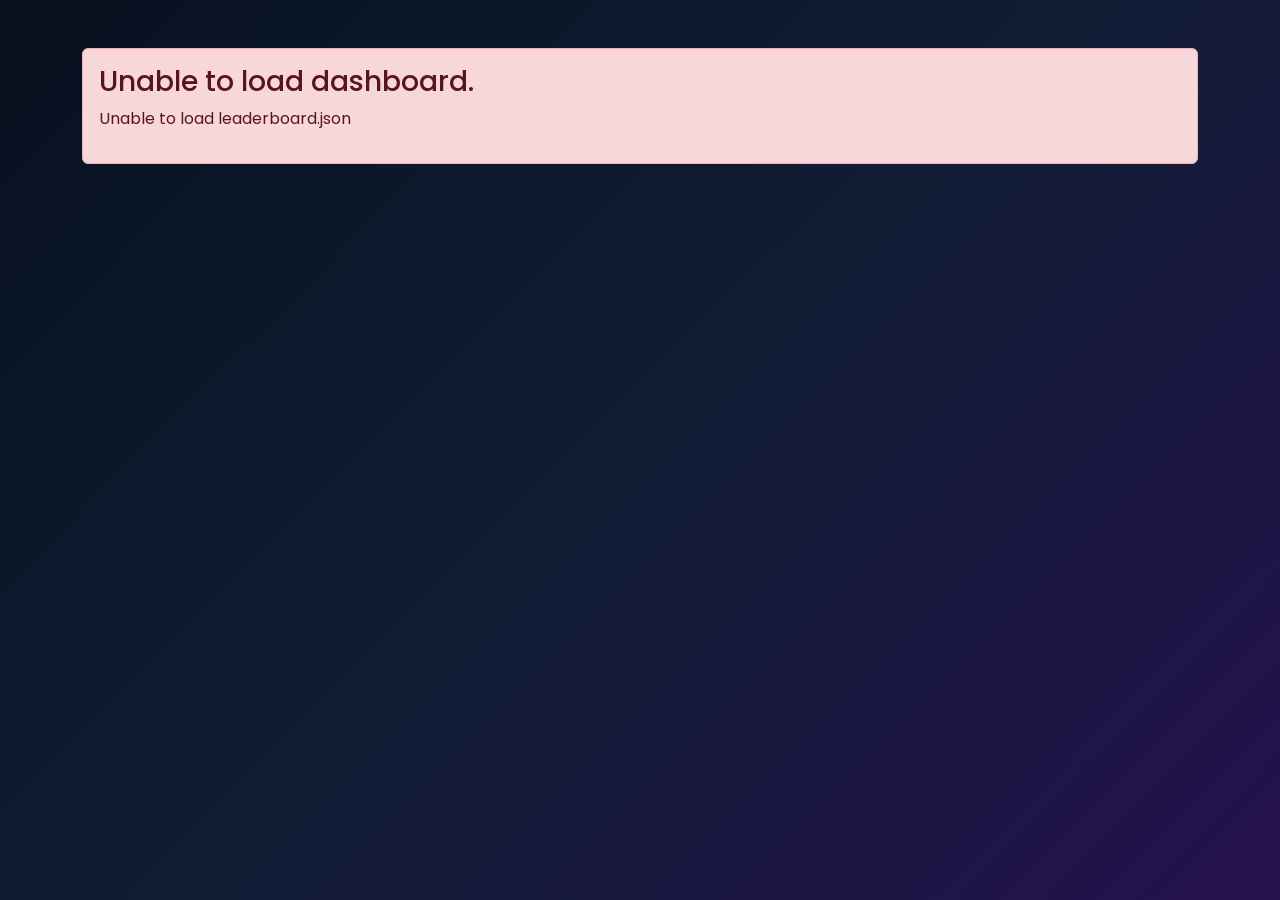
==== index.html @ 12a9f3d8 "changed website locations" ====
<!DOCTYPE html>
<html lang="en">
<head>

<meta charset="UTF-8">
<meta name="viewport" content="width=device-width, initial-scale=1.0">

<title>FPL Monthly Dashboard</title>

<link href="https://fonts.googleapis.com/css2?family=Poppins:wght@300;400;500;600;700&display=swap" rel="stylesheet">

<link href="https://cdn.jsdelivr.net/npm/bootstrap@5.3.3/dist/css/bootstrap.min.css" rel="stylesheet">

<link rel="stylesheet" href="style.css">

</head>

<body>

<div class="background"></div>

<div class="container py-5">

    <div class="hero">

        <h1>⚽ Fantasy Premier League</h1>

        <h2 id="league-name">Loading...</h2>

        <p id="updated"></p>

    </div>

    <div id="month-buttons" class="month-buttons"></div>

    <div class="podium-section">

        <h3>🏆 Manager of the Month</h3>

        <div class="podium">

            <div class="podium-card second" id="second-place"></div>

            <div class="podium-card first" id="first-place"></div>

            <div class="podium-card third" id="third-place"></div>

        </div>

    </div>

    <div class="glass-card">

        <h3>Monthly Leaderboard</h3>

        <div class="table-responsive">

            <table class="table table-dark table-hover align-middle">

                <thead>

                <tr>

                    <th>Rank</th>

                    <th>Manager</th>

                    <th>Team</th>

                    <th>Points</th>

                </tr>

                </thead>

                <tbody id="monthly-table">

                </tbody>

            </table>

        </div>

    </div>

    <br>

    <div class="glass-card">

        <h3>Overall League Standings</h3>

        <div class="table-responsive">

            <table class="table table-dark table-hover align-middle">

                <thead>

                <tr>

                    <th>Rank</th>

                    <th>Manager</th>

                    <th>Team</th>

                    <th>Total</th>

                </tr>

                </thead>

                <tbody id="overall-table">

                </tbody>

            </table>

        </div>

    </div>

</div>

<script src="script.js"></script>

</body>
</html>
---- style.css ----
/* ==========================================
   Fantasy Premier League Monthly Dashboard
   Author: ChatGPT
========================================== */

@import url('https://fonts.googleapis.com/css2?family=Poppins:wght@300;400;500;600;700;800&display=swap');

:root{
    --bg:#07111f;
    --card:rgba(255,255,255,.08);
    --border:rgba(255,255,255,.12);
    --primary:#7b2ff7;
    --secondary:#00c6ff;
    --gold:#ffd54f;
    --silver:#d7dce2;
    --bronze:#cd7f32;
    --text:#ffffff;
    --muted:#bfc7d5;
}

*{
    margin:0;
    padding:0;
    box-sizing:border-box;
}

body{

    font-family:'Poppins',sans-serif;

    background:linear-gradient(135deg,#07111f,#111d35,#25114e);

    color:var(--text);

    min-height:100vh;

    overflow-x:hidden;

}

/* ===============================
Animated Background
================================ */

.background{

    position:fixed;

    inset:0;

    z-index:-2;

    overflow:hidden;

}

.background::before,
.background::after{

    content:"";

    position:absolute;

    width:700px;

    height:700px;

    border-radius:50%;

    filter:blur(90px);

    opacity:.25;

    animation:float 18s infinite alternate;

}

.background::before{

    background:#6c3cff;

    top:-180px;

    left:-180px;

}

.background::after{

    background:#00d9ff;

    bottom:-180px;

    right:-180px;

    animation-delay:4s;

}

@keyframes float{

    from{

        transform:translateY(0px) translateX(0px);

    }

    to{

        transform:translateY(80px) translateX(80px);

    }

}

/* ===============================
Hero
================================ */

.hero{

    text-align:center;

    margin-bottom:45px;

}

.hero h1{

    font-size:3rem;

    font-weight:800;

    letter-spacing:1px;

    margin-bottom:15px;

}

.hero h2{

    font-size:1.6rem;

    font-weight:600;

    color:var(--gold);

}

.hero p{

    color:var(--muted);

    margin-top:10px;

}

/* ===============================
Glass Card
================================ */

.glass-card{

    background:var(--card);

    backdrop-filter:blur(18px);

    border:1px solid var(--border);

    border-radius:24px;

    padding:30px;

    box-shadow:

            0 10px 30px rgba(0,0,0,.35);

    transition:.35s;

}

.glass-card:hover{

    transform:translateY(-5px);

    box-shadow:

            0 20px 40px rgba(0,0,0,.45);

}

.glass-card h3{

    margin-bottom:25px;

    font-weight:700;

}

/* ===============================
Month Buttons
================================ */

.month-buttons{

    display:flex;

    justify-content:center;

    flex-wrap:wrap;

    gap:12px;

    margin-bottom:45px;

}

.month-buttons button{

    border:none;

    border-radius:40px;

    padding:10px 22px;

    background:rgba(255,255,255,.08);

    color:white;

    transition:.3s;

    font-weight:600;

}

.month-buttons button:hover{

    background:linear-gradient(90deg,var(--primary),var(--secondary));

    transform:translateY(-2px);

}

.month-buttons button.active{

    background:linear-gradient(90deg,var(--primary),var(--secondary));

}

/* ===============================
Podium
================================ */

.podium-section{

    margin-bottom:45px;

}

.podium-section h3{

    text-align:center;

    margin-bottom:30px;

    font-weight:700;

}

.podium{

    display:flex;

    justify-content:center;

    align-items:flex-end;

    gap:20px;

    flex-wrap:wrap;

}

.podium-card{

    width:230px;

    border-radius:25px;

    text-align:center;

    padding:25px;

    backdrop-filter:blur(18px);

    border:1px solid rgba(255,255,255,.12);

    transition:.35s;

}

.podium-card:hover{

    transform:translateY(-8px) scale(1.02);

}

.first{

    min-height:280px;

    background:linear-gradient(180deg,#ffd54f,#f9a825);

    color:#111;

}

.second{

    min-height:230px;

    background:linear-gradient(180deg,#ecf0f3,#cfd8dc);

    color:#111;

}

.third{

    min-height:200px;

    background:linear-gradient(180deg,#d89a63,#b66b2f);

}

/* ===============================
Podium Text
================================ */

.podium-rank{

    font-size:3rem;

    font-weight:800;

}

.podium-name{

    margin-top:15px;

    font-size:1.2rem;

    font-weight:700;

}

.podium-team{

    margin-top:8px;

    font-size:.95rem;

}

.podium-points{

    margin-top:18px;

    font-size:2rem;

    font-weight:800;

}

/* ===============================
Tables
================================ */

.table{

    margin-bottom:0;

}

.table thead{

    position:sticky;

    top:0;

    z-index:10;

}

.table-dark{

    --bs-table-bg:transparent;

}

.table th{

    border:none;

    font-weight:700;

    color:white;

}

.table td{

    border-color:rgba(255,255,255,.08);

}

.table tbody tr{

    transition:.25s;

}

.table tbody tr:hover{

    background:rgba(255,255,255,.08);

}

/* ===============================
Rank Badges
================================ */

.rank{

    display:inline-flex;

    width:34px;

    height:34px;

    justify-content:center;

    align-items:center;

    border-radius:50%;

    font-weight:700;

}

.rank.gold{

    background:var(--gold);

    color:#111;

}

.rank.silver{

    background:var(--silver);

    color:#111;

}

.rank.bronze{

    background:var(--bronze);

}

/* ===============================
Scrollbar
================================ */

::-webkit-scrollbar{

    width:10px;

}

::-webkit-scrollbar-thumb{

    background:linear-gradient(var(--primary),var(--secondary));

    border-radius:10px;

}

/* ===============================
Loading
================================ */

.loading{

    text-align:center;

    padding:50px;

    font-size:1.3rem;

}

/* ===============================
Responsive
================================ */

@media(max-width:992px){

    .hero h1{

        font-size:2.4rem;

    }

    .podium{

        flex-direction:column;

        align-items:center;

    }

    .first,
    .second,
    .third{

        min-height:auto;

        width:100%;

        max-width:400px;

    }

}

@media(max-width:768px){

    .glass-card{

        padding:18px;

    }

    .hero h1{

        font-size:2rem;

    }

    .hero h2{

        font-size:1.2rem;

    }

    .month-buttons{

        gap:8px;

    }

    .month-buttons button{

        padding:8px 16px;

        font-size:.9rem;

    }

}

@media(max-width:576px){

    .container{

        padding:18px;

    }

    .table{

        font-size:.9rem;

    }

    .podium-card{

        padding:20px;

    }

    .podium-name{

        font-size:1rem;

    }

    .podium-points{

        font-size:1.5rem;

    }

}
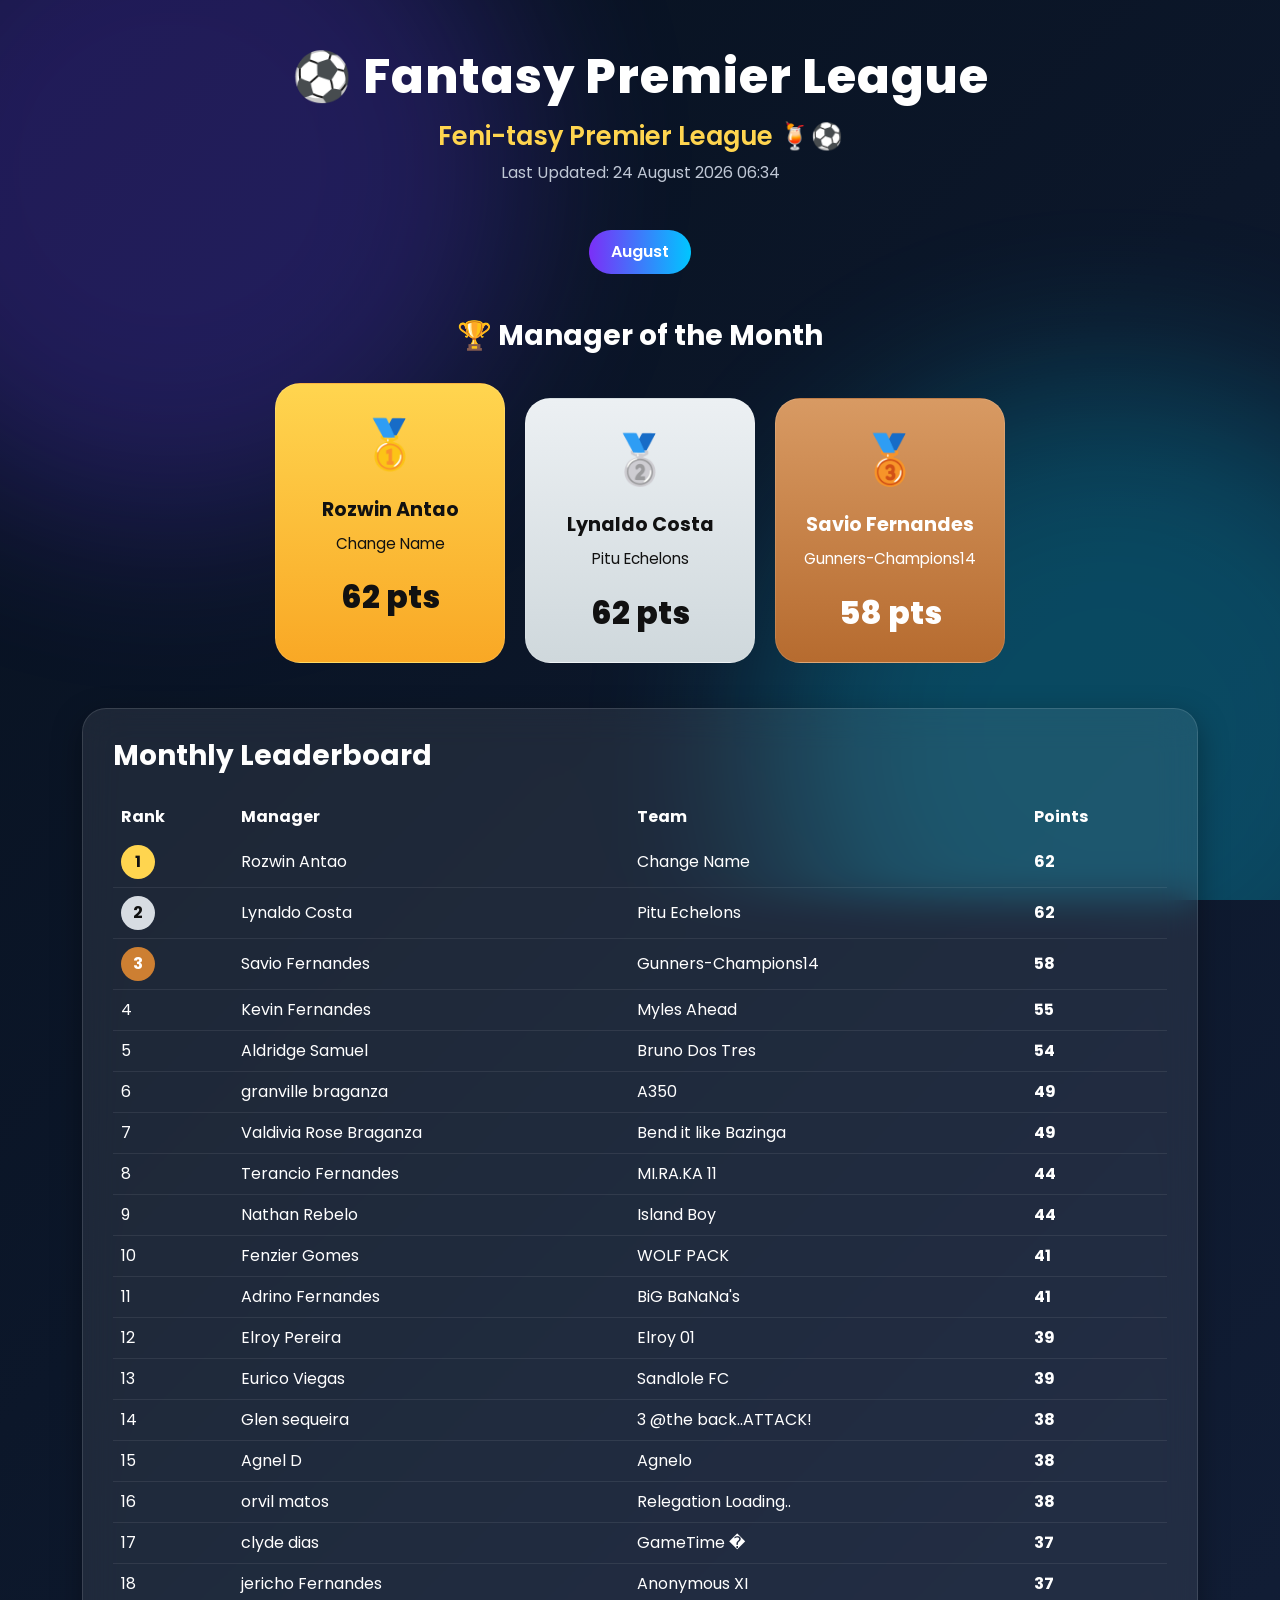
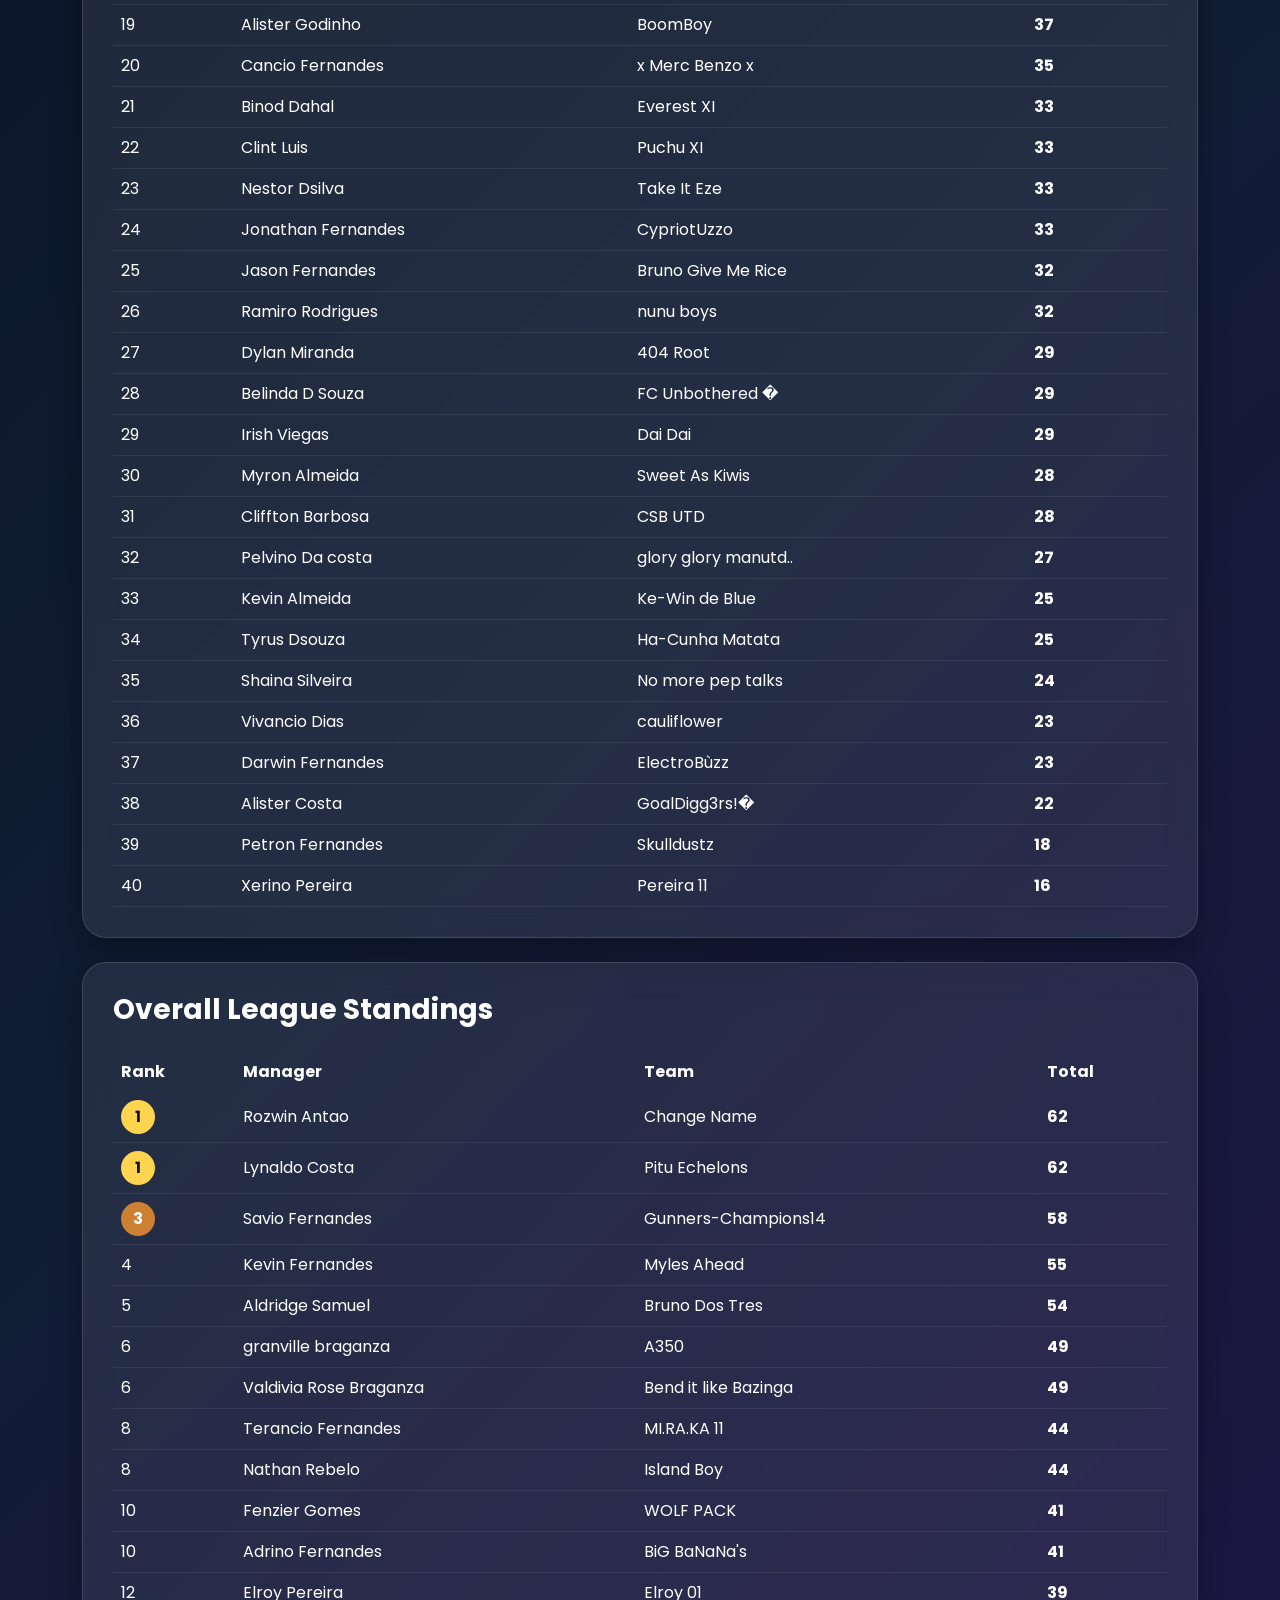
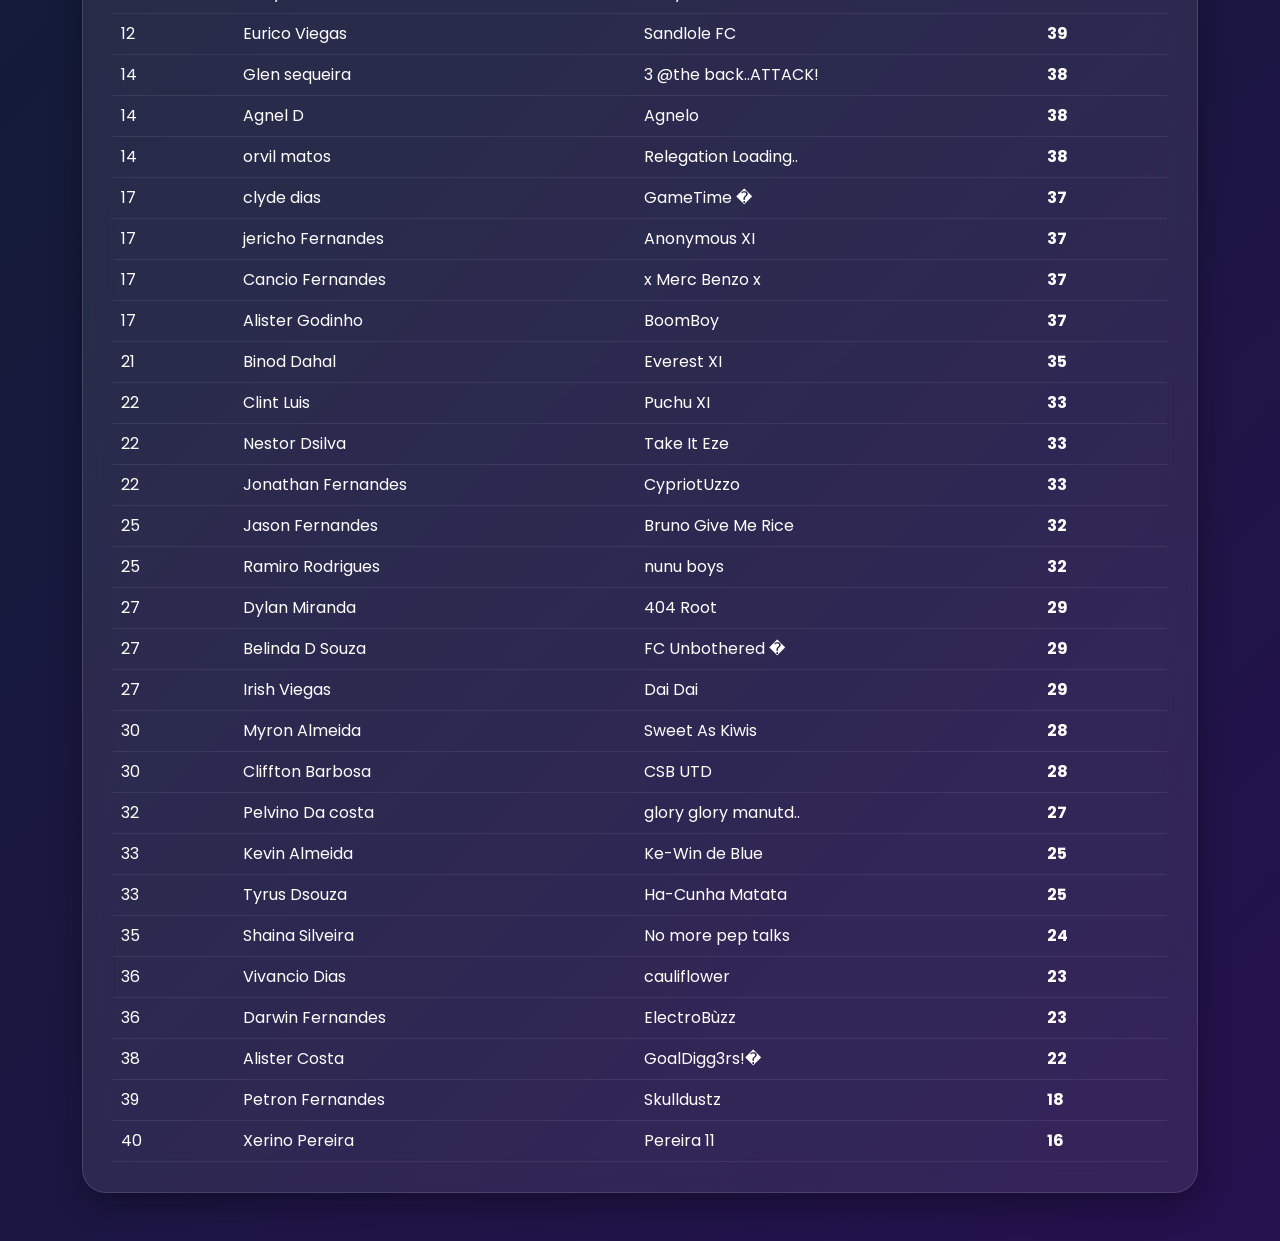
==== commit 2059c904: "Fix podium card structure in index.html" ====
--- a/index.html
+++ b/index.html
@@ -38,10 +38,10 @@
         <h3>🏆 Manager of the Month</h3>
 
         <div class="podium">
-
+  
+            <div class="podium-card first" id="first-place"></div>
+               
             <div class="podium-card second" id="second-place"></div>
-
-            <div class="podium-card first" id="first-place"></div>
 
             <div class="podium-card third" id="third-place"></div>
 
@@ -124,4 +124,4 @@
 <script src="script.js"></script>
 
 </body>
-</html>+</html>
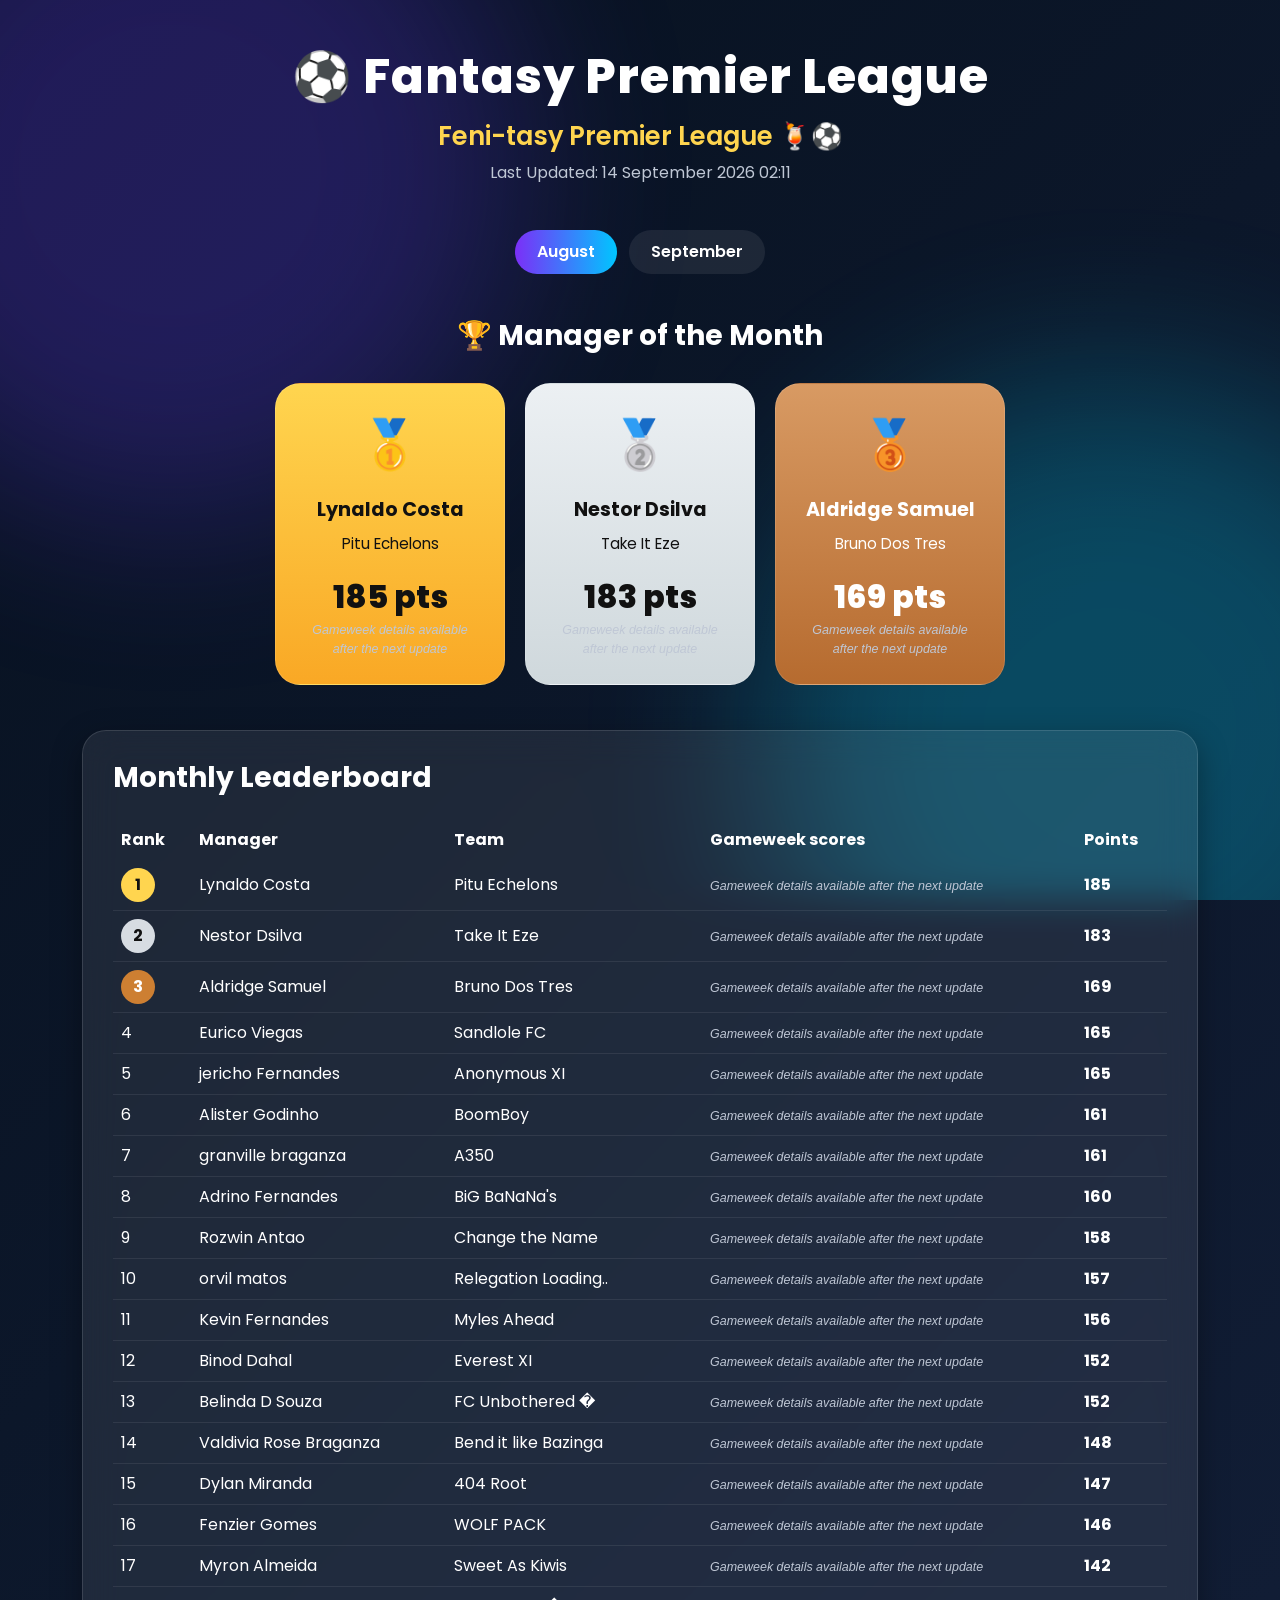
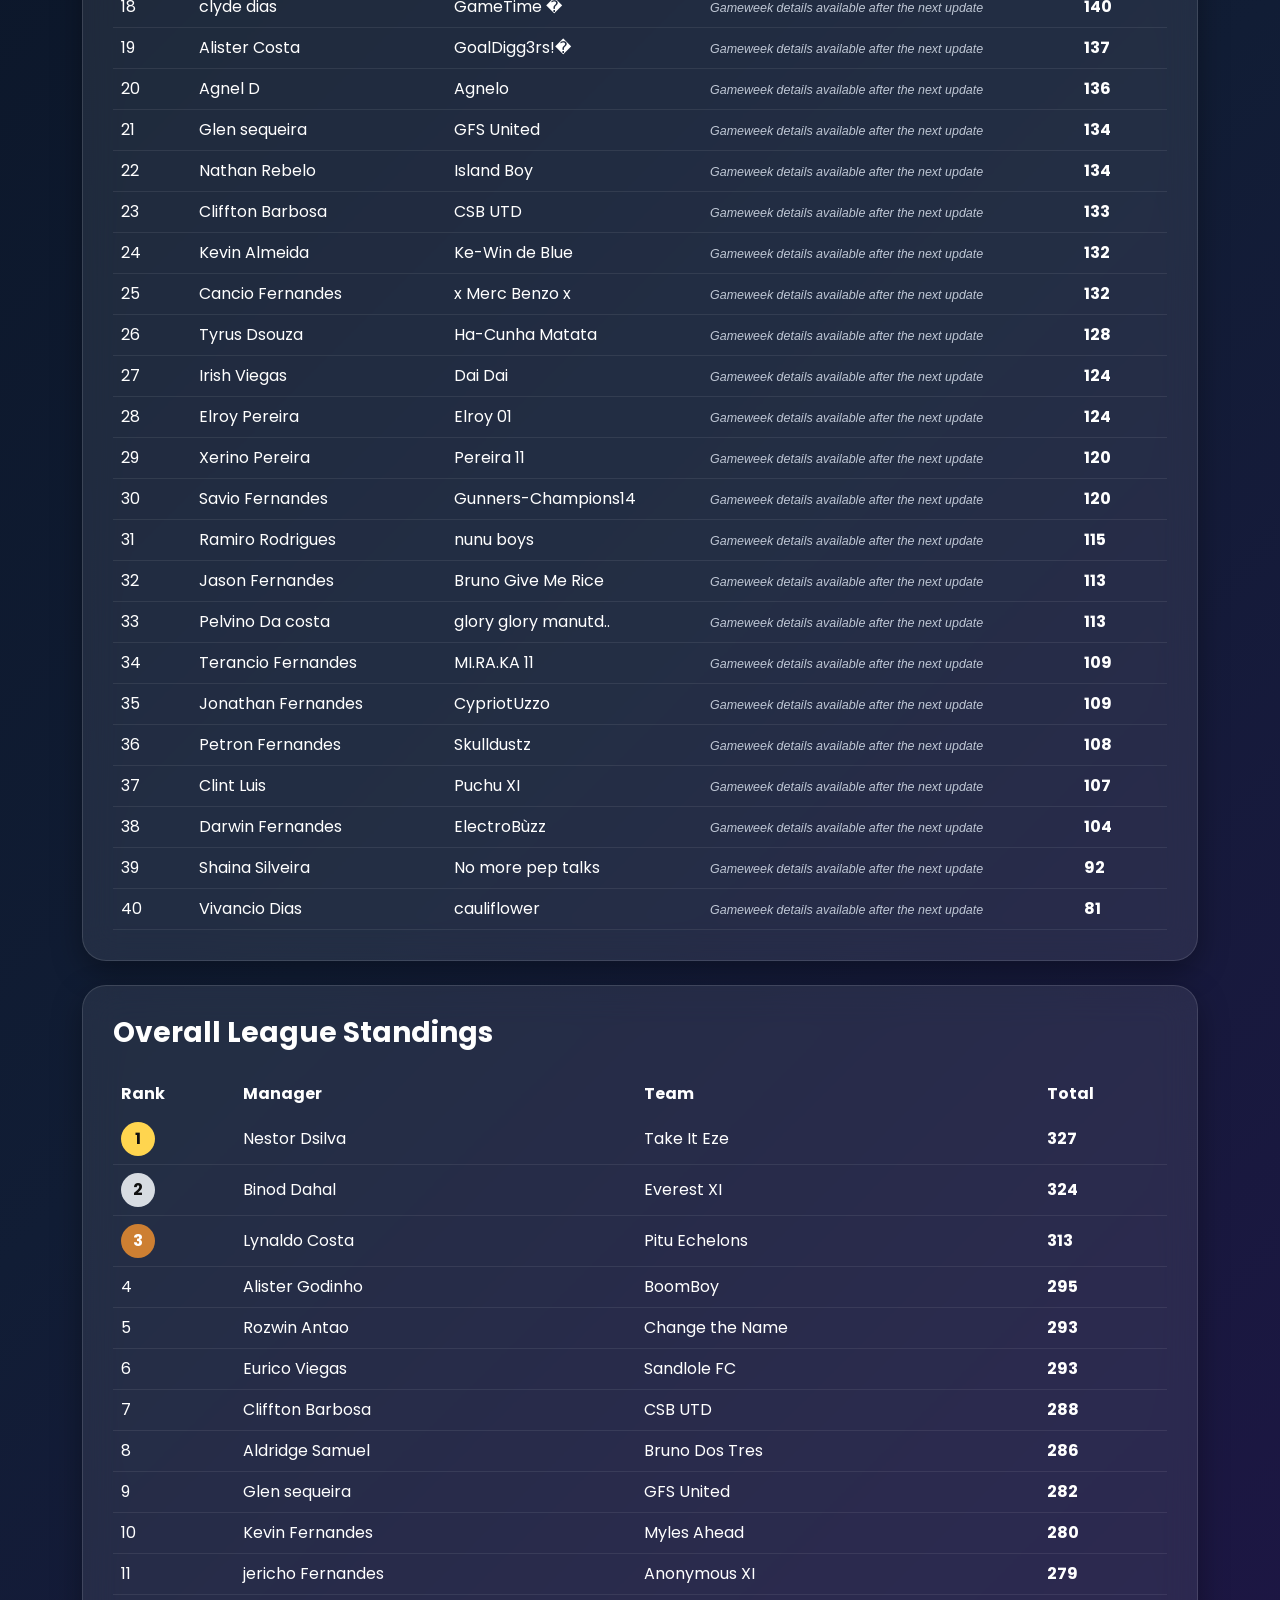
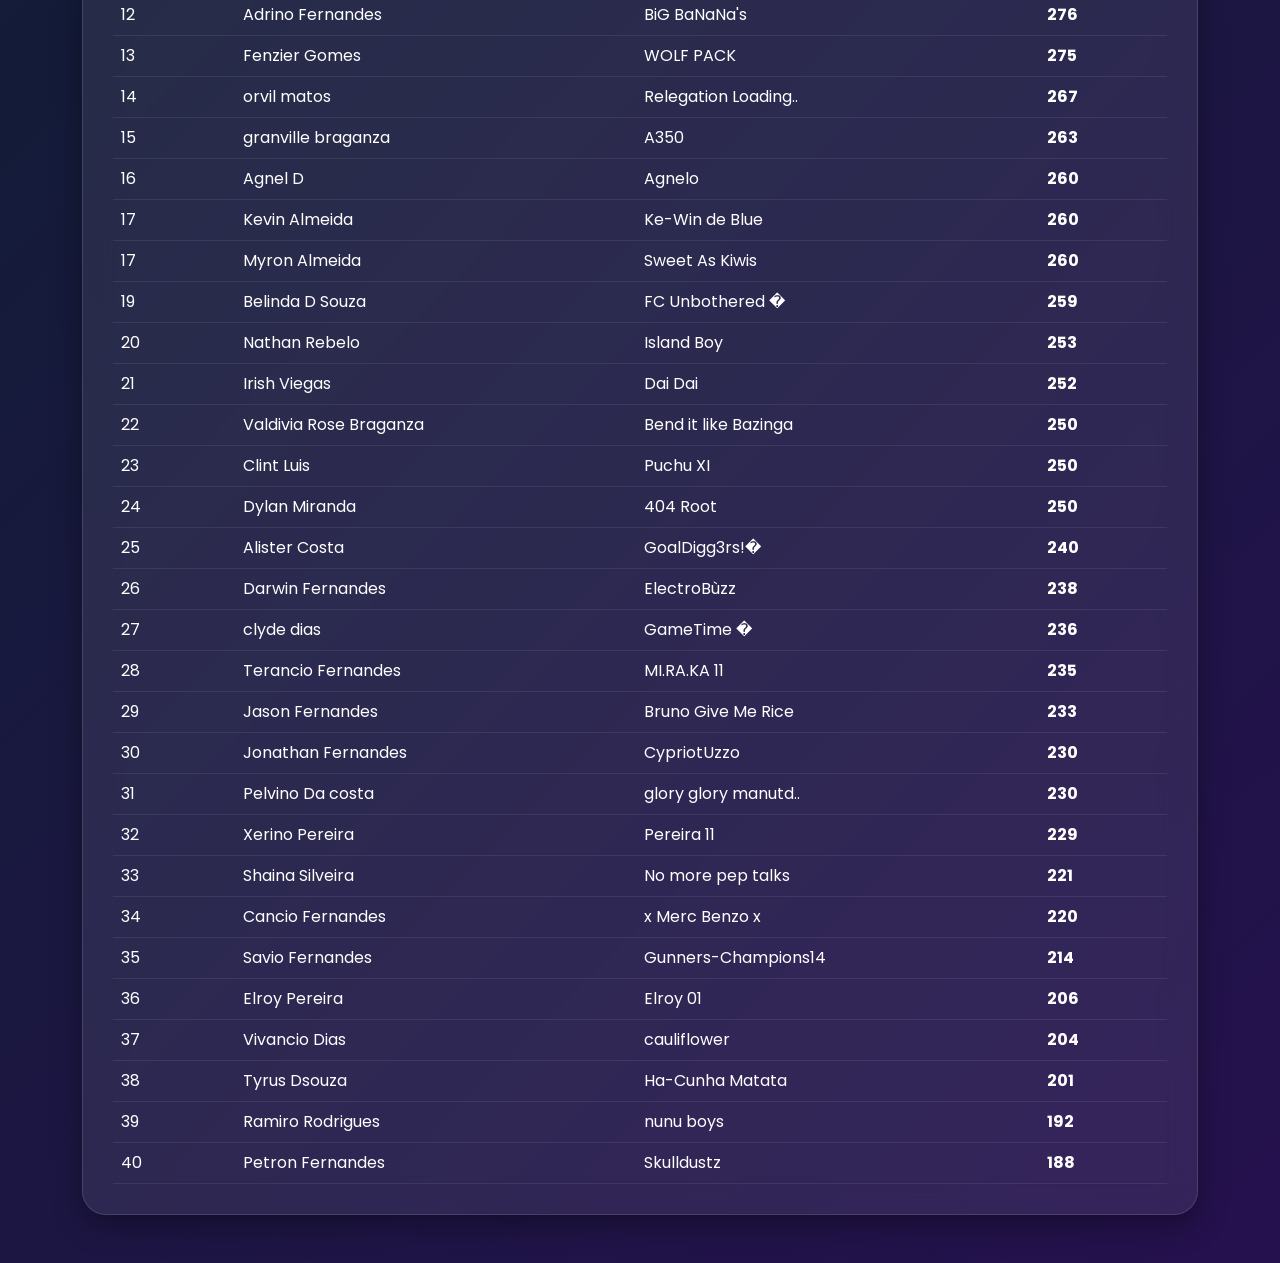
==== commit 64668702: "Add monthly gameweek score breakdowns" ====
--- a/index.html
+++ b/index.html
@@ -67,6 +67,8 @@
 
                     <th>Team</th>
 
+                    <th class="gameweek-heading">Gameweek scores</th>
+
                     <th>Points</th>
 
                 </tr>
--- a/style.css
+++ b/style.css
@@ -297,6 +297,10 @@
 
     transition:.35s;
 
+    display:flex;
+
+    flex-direction:column;
+
 }
 
 .podium-card:hover{
@@ -374,6 +378,106 @@
 }
 
 /* ===============================
+Gameweek scores
+================================ */
+
+.gameweek-scores{
+
+    display:flex;
+
+    flex-wrap:wrap;
+
+    gap:7px;
+
+}
+
+.gameweek-score{
+
+    display:inline-flex;
+
+    align-items:baseline;
+
+    gap:5px;
+
+    padding:5px 8px;
+
+    border-radius:9px;
+
+    background:rgba(255,255,255,.08);
+
+    border:1px solid rgba(255,255,255,.1);
+
+    white-space:nowrap;
+
+    font-size:.78rem;
+
+    line-height:1;
+
+}
+
+.gameweek-label{
+
+    color:var(--muted);
+
+    font-size:.68rem;
+
+    font-weight:600;
+
+    text-transform:uppercase;
+
+}
+
+.gameweek-score strong{
+
+    font-size:.88rem;
+
+}
+
+.podium .gameweek-scores{
+
+    justify-content:center;
+
+    margin-top:15px;
+
+    padding-top:14px;
+
+    border-top:1px solid rgba(17,17,17,.16);
+
+}
+
+.podium .gameweek-score{
+
+    background:rgba(255,255,255,.28);
+
+    border-color:rgba(17,17,17,.08);
+
+}
+
+.podium .gameweek-label{
+
+    color:rgba(17,17,17,.64);
+
+}
+
+.gameweek-cell{
+
+    min-width:210px;
+
+}
+
+.gameweek-empty{
+
+    display:inline-block;
+
+    color:var(--muted);
+
+    font-size:.78rem;
+
+    font-style:italic;
+
+}
+
+/* ===============================
 Tables
 ================================ */
 
@@ -412,6 +516,12 @@
 .table td{
 
     border-color:rgba(255,255,255,.08);
+
+}
+
+.table .gameweek-scores{
+
+    max-width:320px;
 
 }
 
@@ -605,4 +715,10 @@
 
     }
 
-}+    .gameweek-cell{
+
+        min-width:190px;
+
+    }
+
+}
